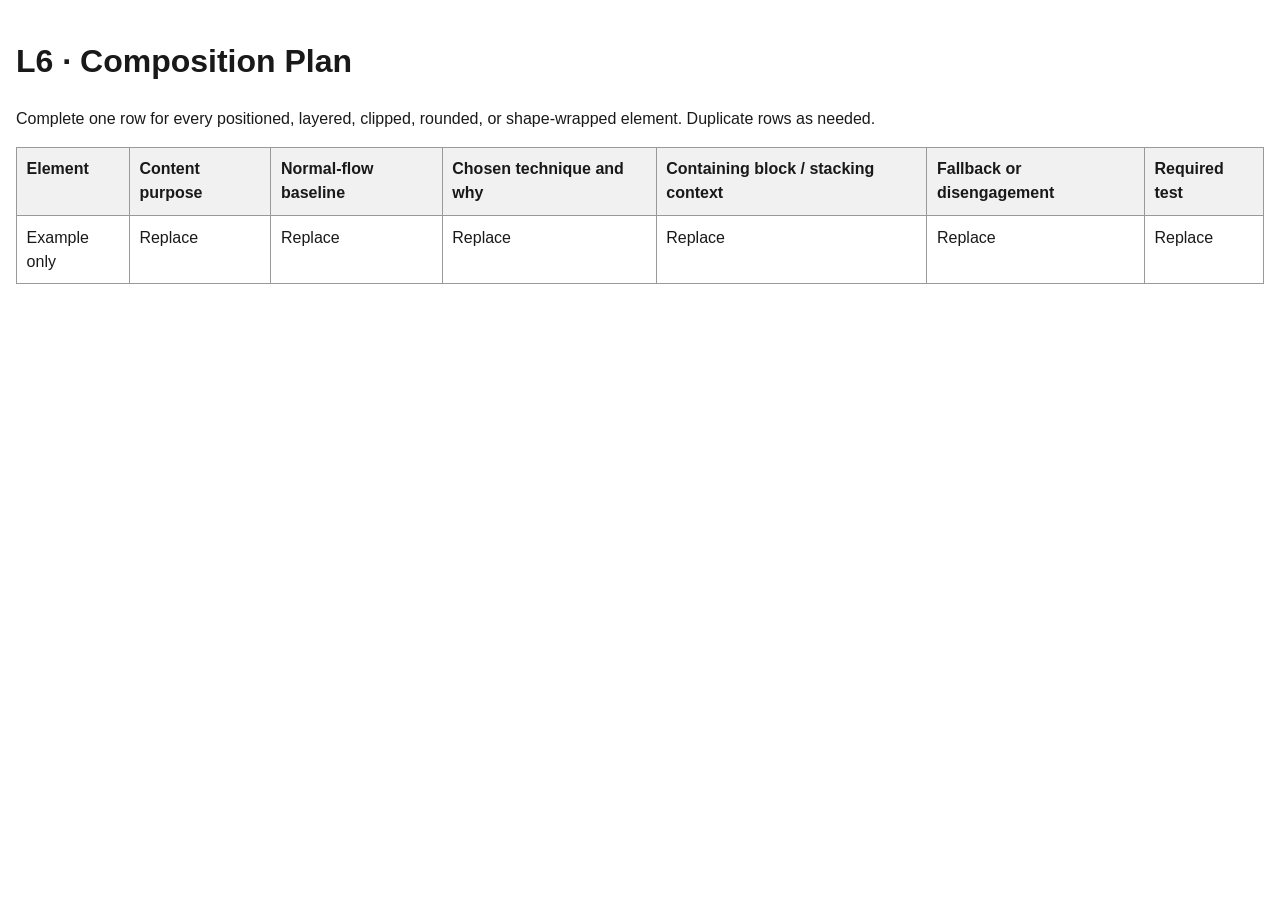
==== composition-plan.html @ 9801ecbf "Starter Files" ====
<!doctype html>
<html lang="en">
    <head>
        <meta charset="utf-8">
        <meta name="viewport" content="width=device-width,initial-scale=1">
        <title>Composition Plan</title>
        <style>
            body{
                font-family:Arial,sans-serif;
                line-height:1.5;
                max-width:90rem;
                margin:auto;
                padding:1rem;
                color:#191919;
                }
            table{
                width:100%;
                border-collapse:collapse;
                }
            th,td{
                padding:.6rem;
                border:1px solid #999;
                text-align:left;
                vertical-align:top;
                }
            th{
                background:#f1f1f1;
                }
        </style>
        </head>
        <body>
            <h1>L6 · Composition Plan</h1>
            <p>Complete one row for every positioned, layered, clipped, rounded, or shape-wrapped element. Duplicate rows as needed.</p>
            <table>
                <thead>
                    <tr>
                        <th>Element</th>
                        <th>Content purpose</th>
                        <th>Normal-flow baseline</th>
                        <th>Chosen technique and why</th>
                        <th>Containing block / stacking context</th>
                        <th>Fallback or disengagement</th>
                        <th>Required test</th>
                    </tr>
                </thead>
                <tbody>
                    <tr>
                        <td>Example only</td>
                        <td>Replace</td>
                        <td>Replace</td>
                        <td>Replace</td>
                        <td>Replace</td>
                        <td>Replace</td>
                        <td>Replace</td>
                    </tr>
                </tbody>
            </table>
        </body>
        </html>
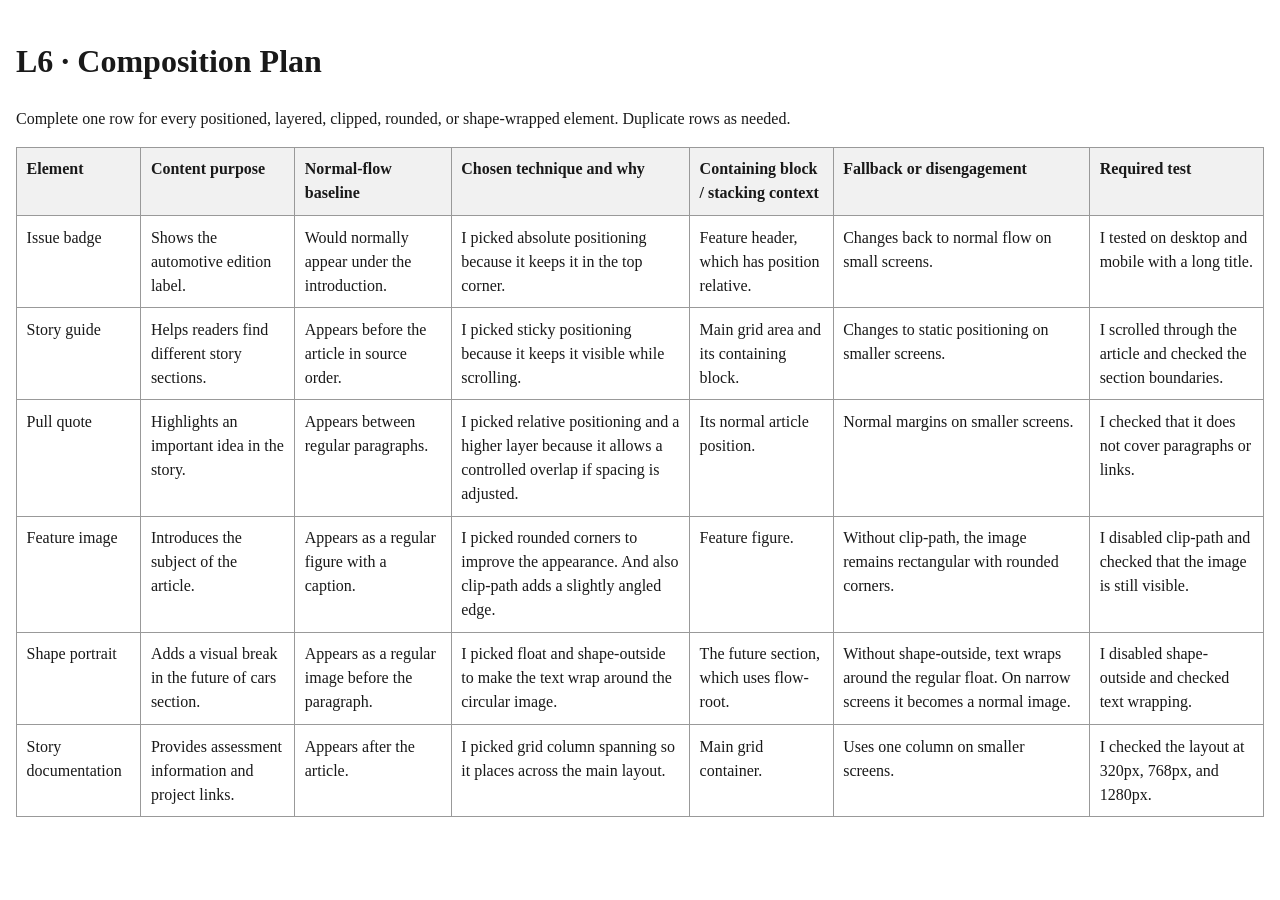
==== commit 971a0d60: "Completed composition-plan" ====
--- a/composition-plan.html
+++ b/composition-plan.html
@@ -6,7 +6,7 @@
         <title>Composition Plan</title>
         <style>
             body{
-                font-family:Arial,sans-serif;
+                font-family:Georgia, 'Times New Roman',Serif;
                 line-height:1.5;
                 max-width:90rem;
                 margin:auto;
@@ -45,14 +45,65 @@
                 </thead>
                 <tbody>
                     <tr>
-                        <td>Example only</td>
-                        <td>Replace</td>
-                        <td>Replace</td>
-                        <td>Replace</td>
-                        <td>Replace</td>
-                        <td>Replace</td>
-                        <td>Replace</td>
+                        <td>Issue badge</td>
+                        <td>Shows the automotive edition label.</td>
+                        <td>Would normally appear under the introduction.</td>
+                        <td>I picked absolute positioning because it keeps it in the top corner.</td>
+                        <td>Feature header, which has position relative.</td>
+                        <td>Changes back to normal flow on small screens.</td>
+                        <td>I tested on desktop and mobile with a long title.</td>
                     </tr>
+
+                    <tr>
+                        <td>Story guide</td>
+                        <td>Helps readers find different story sections.</td>
+                        <td>Appears before the article in source order.</td>
+                        <td>I picked sticky positioning because it keeps it visible while scrolling.</td>
+                        <td>Main grid area and its containing block.</td>
+                        <td>Changes to static positioning on smaller screens.</td>
+                        <td>I scrolled through the article and checked the section boundaries.</td>
+                    </tr>
+
+                    <tr>
+                        <td>Pull quote</td>
+                        <td>Highlights an important idea in the story.</td>
+                        <td>Appears between regular paragraphs.</td>
+                        <td>I picked relative positioning and a higher layer because it allows a controlled overlap if spacing is adjusted.</td>
+                        <td>Its normal article position.</td>
+                        <td>Normal margins on smaller screens.</td>
+                        <td>I checked that it does not cover paragraphs or links.</td>
+                    </tr>
+
+                    <tr>
+                        <td>Feature image</td>
+                        <td>Introduces the subject of the article.</td>
+                        <td>Appears as a regular figure with a caption.</td>
+                        <td>I picked rounded corners to improve the appearance. And also clip-path adds a slightly angled edge.</td>
+                        <td>Feature figure.</td>
+                        <td>Without clip-path, the image remains rectangular with rounded corners.</td>
+                        <td>I disabled clip-path and checked that the image is still visible.</td>
+                    </tr>
+
+                    <tr>
+                        <td>Shape portrait</td>
+                        <td>Adds a visual break in the future of cars section.</td>
+                        <td>Appears as a regular image before the paragraph.</td>
+                        <td>I picked float and shape-outside to make the text wrap around the circular image.</td>
+                        <td>The future section, which uses flow-root.</td>
+                        <td>Without shape-outside, text wraps around the regular float. On narrow screens it becomes a normal image.</td>
+                        <td>I disabled shape-outside and checked text wrapping.</td>
+                    </tr>
+
+                    <tr>
+                        <td>Story documentation</td>
+                        <td>Provides assessment information and project links.</td>
+                        <td>Appears after the article.</td>
+                        <td>I picked grid column spanning so it places across the main layout.</td>
+                        <td>Main grid container.</td>
+                        <td>Uses one column on smaller screens.</td>
+                        <td>I checked the layout at 320px, 768px, and 1280px.</td>
+                    </tr>
+
                 </tbody>
             </table>
         </body>
